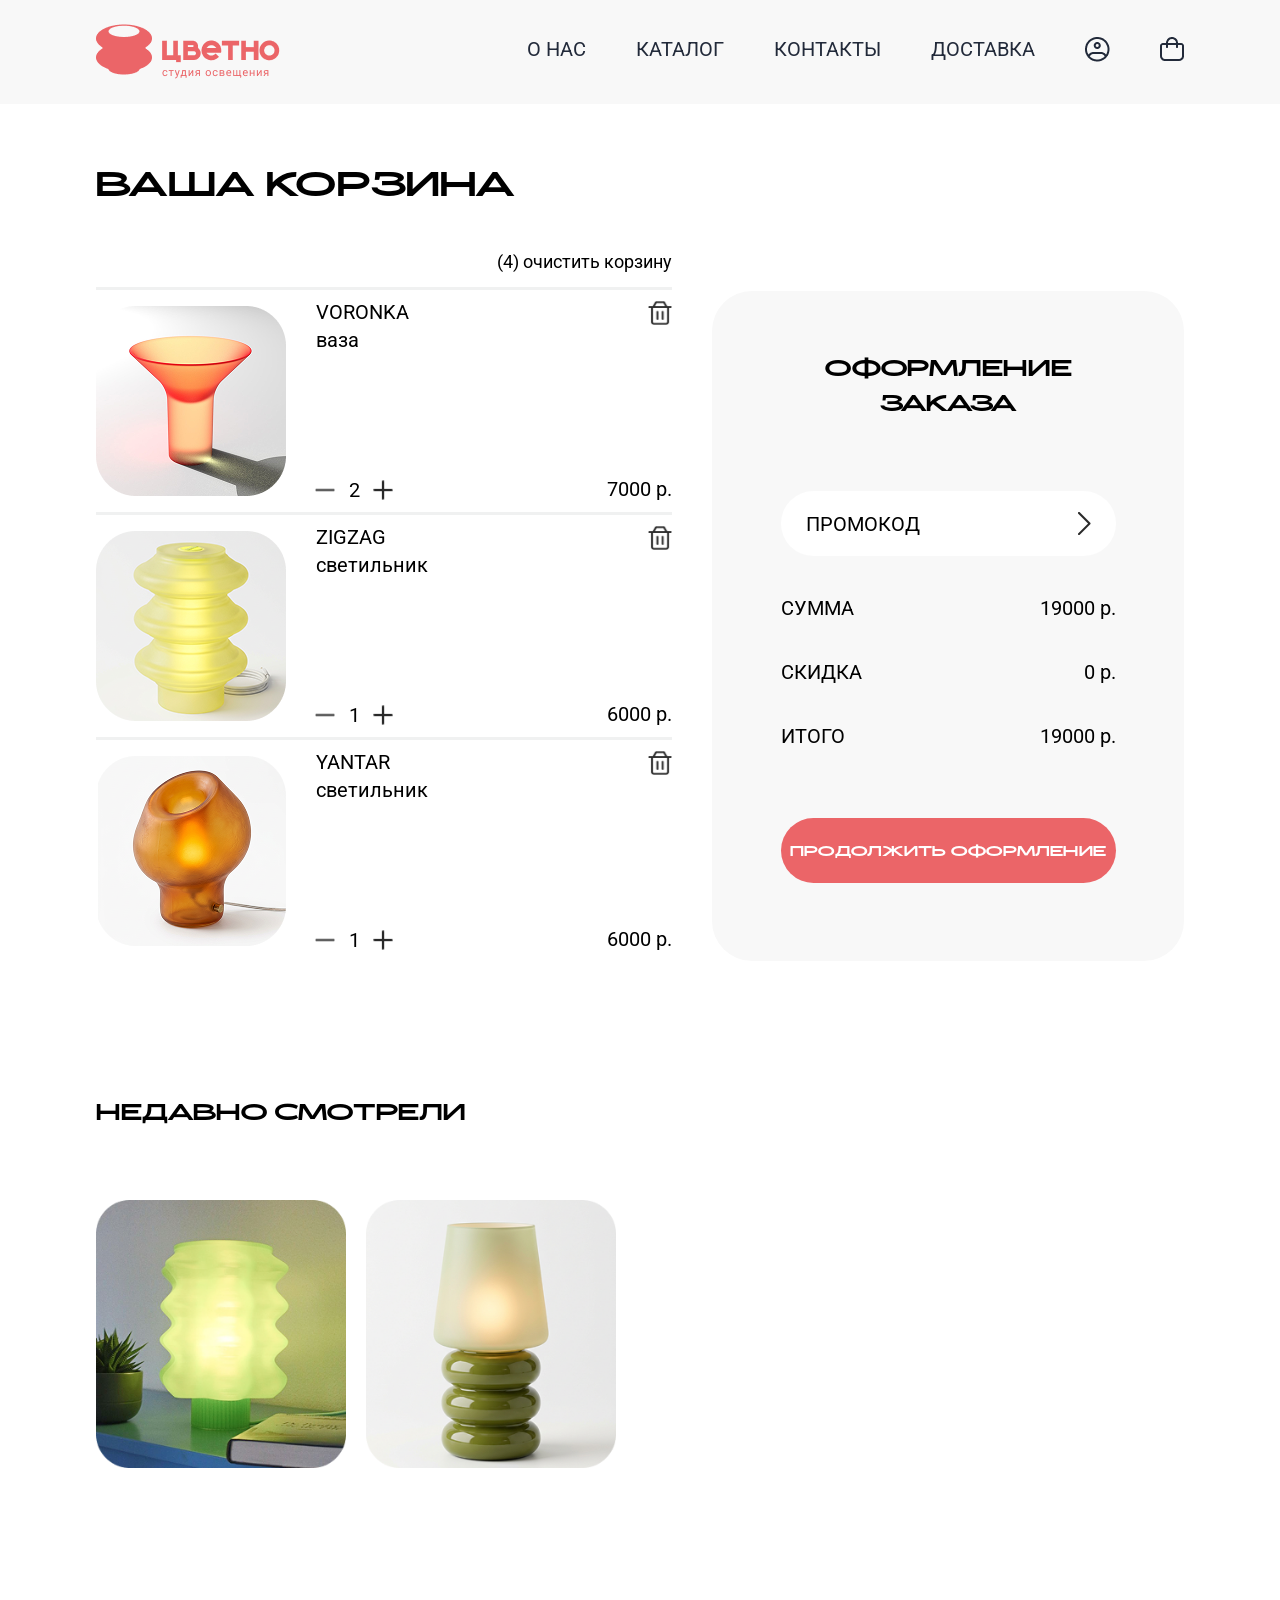
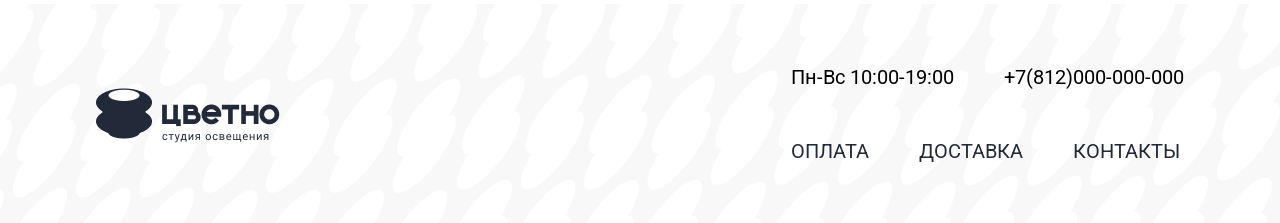
==== cart.html @ 67d38095 "Add files via upload" ====
<!doctype html>
<html lang="en">
  <head>
    <meta charset="UTF-8" />
    <meta name="viewport" content="width=device-width, initial-scale=1.0" />
    <link rel="preconnect" href="https://fonts.googleapis.com" />
    <link rel="preconnect" href="https://fonts.gstatic.com" crossorigin />
    <link
      href="https://fonts.googleapis.com/css2?family=Roboto:ital,wght@0,100..900;1,100..900&display=swap"
      rel="stylesheet"
    />
    <link rel="stylesheet" type="text/css" href="cart-catalog.css" />
    <title>Корзина</title>
  </head>
  <body>
    <header>
      <div class="container">
        <a href="./index.html"
          ><img src="img/лого.png" class="logo" alt="логотип"
        /></a>
        <nav class="navigation">
          <ol>
            <li><a href="#">О НАС</a></li>
            <li><a href="./catalog.html">КАТАЛОГ</a></li>
            <li><a href="#">КОНТАКТЫ</a></li>
            <li><a href="#">ДОСТАВКА</a></li>
            <li>
              <a href="#">
                <img src="img/лк.png" alt="лк" />
              </a>
            </li>
            <li>
              <a href="./cart.html">
                <img src="img/корзина.png" alt="корзина" />
              </a>
            </li>
          </ol>
        </nav>
      </div>
    </header>

    <div class="container">
      <div class="cart-header">
        <h1 class="cart-title">ВАША КОРЗИНА</h1>
      </div>

      <div class="cart-main">
        <div class="cart-items-section">
          <button class="clear-cart-btn">(4) очистить корзину</button>

          <article class="cart-item">
            <img src="img/cart-img-1.png" alt="товар 1" class="cart-item-img" />
            <div class="cart-item-info">
              <div class="cart-item-name">
                <p>VORONKA</p>
                <p>ваза</p>
              </div>
              <div class="cart-item-quantity">
                <button class="quantity-minus">
                  <img src="img/minus.png" alt="минус" />
                </button>
                <p class="quantity-num">2</p>
                <button class="quantity-plus">
                  <img src="img/plus.png" alt="плюс" />
                </button>
              </div>
            </div>
            <div class="cart-item-right">
              <img src="img/trash.png" alt="удалить" class="cart-item-delete" />
              <p class="cart-item-price">7000 р.</p>
            </div>
          </article>

          <article class="cart-item">
            <img src="img/cart-img-2.png" alt="товар 2" class="cart-item-img" />
            <div class="cart-item-info">
              <div class="cart-item-name">
                <p>ZIGZAG</p>
                <p>светильник</p>
              </div>
              <div class="cart-item-quantity">
                <button class="quantity-minus">
                  <img src="img/minus.png" alt="минус" />
                </button>
                <p class="quantity-num">1</p>
                <button class="quantity-plus">
                  <img src="img/plus.png" alt="плюс" />
                </button>
              </div>
            </div>
            <div class="cart-item-right">
              <img src="img/trash.png" alt="удалить" class="cart-item-delete" />
              <p class="cart-item-price">6000 р.</p>
            </div>
          </article>

          <article class="cart-item">
            <img src="img/cart-img-3.png" alt="товар 3" class="cart-item-img" />
            <div class="cart-item-info">
              <div class="cart-item-name">
                <p>YANTAR</p>
                <p>светильник</p>
              </div>
              <div class="cart-item-quantity">
                <button class="quantity-minus">
                  <img src="img/minus.png" alt="минус" />
                </button>
                <p class="quantity-num">1</p>
                <button class="quantity-plus">
                  <img src="img/plus.png" alt="плюс" />
                </button>
              </div>
            </div>
            <div class="cart-item-right">
              <img src="img/trash.png" alt="удалить" class="cart-item-delete" />
              <p class="cart-item-price">6000 р.</p>
            </div>
          </article>
        </div>

        <div class="checkout-section">
          <h2 class="section-title order-title">ОФОРМЛЕНИЕ ЗАКАЗА</h2>
          <button class="promo-btn">
            <p>ПРОМОКОД</p>
            <img src="img/стрелка.png" alt="стрелка вправо" />
          </button>
          <div class="price-block">
            <div class="price-row">
              <p>СУММА</p>
              <p>19000 р.</p>
            </div>
            <div class="price-row">
              <p>СКИДКА</p>
              <p>0 р.</p>
            </div>
            <div class="price-row">
              <p>ИТОГО</p>
              <p>19000 р.</p>
            </div>
          </div>

          <button class="checkout-btn">ПРОДОЛЖИТЬ ОФОРМЛЕНИЕ</button>
        </div>
      </div>

      <div class="recent-section">
        <h2 class="section-title">НЕДАВНО СМОТРЕЛИ</h2>
        <div class="recent-items">
          <img src="img/недавн фото1.png" alt="товар" />
          <img src="img/недавн фото 2.png" alt="товар" />
        </div>
      </div>
    </div>

    <footer>
      <div class="container">
        <img src="img/лого2.png" class="logo" alt="логотип" />
        <div class="contacts2">
          <div class="contacts">
            <p>Пн-Вс 10:00-19:00</p>
            <p>+7(812)000-000-000</p>
          </div>
          <nav class="navigation">
            <ol>
              <li><a href="#">ОПЛАТА</a></li>
              <li><a href="#">ДОСТАВКА</a></li>
              <li><a href="#">КОНТАКТЫ</a></li>
            </ol>
          </nav>
        </div>
      </div>
    </footer>
  </body>
</html>
---- cart-catalog.css ----
@font-face {
  font-family: "Advaken";
  src: url("./fonts/AdvakenSans.otf");
  font-weight: normal;
  font-style: normal;
}

.roboto-uniquifier {
  font-family: "Roboto", sans-serif;
  font-optical-sizing: auto;
  font-weight: weight;
  font-style: normal;
  font-variation-settings: "wdth" 100;
}
.desktop {
  display: block;
}
.mobile {
  display: none;
}
.frst-section {
  margin-bottom: 54px;
}
* {
  margin: 0;
  padding: 0;
  font-family: "Roboto", sans-serif;
  font-size: 20px;
}

.container {
  width: 85%;
  margin: 0 auto;
}


a {
  text-decoration: none;
  color: #222a3a;
}
a:hover {
  color: #eb6568;
}

header {
  background-color: #f8f8f8;
  padding: 20px 0;
  margin: 0 0 54px 0;
}

header .container {
  display: flex;
  justify-content: space-between;
  flex-wrap: wrap;
  align-items: center;
}

.navigation ol {
  list-style-type: none;
  display: flex;
  gap: 50px;
  flex-wrap: wrap;
}

.filters ol {
  list-style-type: none;
  display: flex;
  flex-wrap: wrap;
  gap: 40px;
  align-items: center;
  justify-content: center;
  margin-bottom: 54px;
}

.filters ol li {
  background-color: #f0f1f1;
  height: 65px;
  border-radius: 40px;
  display: flex;
  align-items: center;
  justify-content: center;
}

.filters ol li a {
  font-family: "Advaken", sans-serif;
  letter-spacing: 7%;
}

.btn {
  font-family: "Advaken", sans-serif;
  width: 11.9vw;
  height: 4.2vw;
  font-size: 1.35vw;
  background-color: #eb6568;
  color: white;
  border: none;
  border-radius: 40px;
  position: absolute;
  left: 74.5%;
  letter-spacing: 7%;
  transition:
    background 0.2s ease,
    transform 0.2s ease;
}
.btn-buy:hover {
  background: #d94f52;
  transform: translateY(-2px);
  cursor: pointer;
}
.btn_two {
  border: none;
  background-color: white;
}

.btn_three {
  font-family: "Advaken", sans-serif;
  letter-spacing: 7%;
  height: 65px;
  padding: 0 40px;
  background-color: #f0f1f1;
  color: #222a3a;
  border: none;
  border-radius: 40px;
  transition:
    background-color 0.3s ease,
    transform 0.2s ease;
}

.btn_three:hover {
  background-color: #eb6568;
  color: white;
}

.btn_three:hover a {
  color: white;
}

.oneflex {
  display: flex;
  justify-content: space-between;
  flex-wrap: wrap;
  align-items: center;
  justify-content: center;
  /* margin-bottom: 54px; */
  position: relative;
}
.oneflex img {
  width: 100%;
}

.filters-sort-wrapper {
  display: flex;
  flex-direction: row;
  justify-content: space-between;
  margin-bottom: 40px;
}
.filters-nav,
.sort-nav {
  display: flex;
  flex-direction: row;
  align-items: center;
  justify-content: center;
  gap: 15px;
}
.filters-img-wrap,
.sort-img-wrap {
  display: flex;
  width: 24px;
  /* height: 24px; */
}

.filters-img-wrap img,
.sort-img-wrap img {
  width: 100%;
  /* height: 100%; */
}
.filters-text,
.sort-text {
  font-size: 1.04vw;
}

/* .twoflex {
  display: flex;
  justify-content: space-between;
  flex-wrap: wrap;
  align-items: center;
  margin-bottom: 54px;
  gap: 40px 0;
} */
.twoflex {
  display: grid;
  grid-template-columns: repeat(4, 1fr);
  gap: 40px;
  margin-bottom: 54px;
}
.threeflex {
  display: flex;
  justify-content: center;
}

.text {
  display: flex;
  flex-direction: column;
  align-items: center;
}

.text2 {
  display: flex;
  flex-direction: row;
  justify-content: center;
  gap: 40px;
}

.text3 {
  display: flex;
  flex-direction: column;
  justify-content: center;
  gap: 30px;
}

footer {
  padding: 20px 0;
  background-image: url("./img/footer-img.png");
  height: 179px;
  display: flex;
  margin-top: 94px;
}

footer .container {
  display: flex;
  justify-content: space-between;
  flex-wrap: wrap;
  align-items: center;
}

.contacts {
  display: flex;
  gap: 50px;
}

.contacts2 {
  display: flex;
  flex-direction: column;
  gap: 50px;
}

/*========================================================================================*/
.cart-header {
  display: flex;
  justify-content: space-between;
  align-items: center;
  margin-bottom: 40px;
}

.cart-title {
  font-family: "Advaken", sans-serif;
  font-size: 48px;
  font-weight: 100;
}

.clear-cart-btn {
  font-family: "Roboto", sans-serif;
  font-size: 18px;
  width: 255px;
  margin-bottom: 15px;
  padding: 0;
  background: none;
  border: none;
  display: block;
  margin-left: auto;
  text-align: right;
  cursor: pointer;
}

.cart-main {
  display: flex;
  gap: 40px;
  justify-content: space-between;
  margin-bottom: 94px;
}

.cart-items-section {
  width: 55%;
  display: flex;
  flex-direction: column;
  gap: 0;
}

.cart-item {
  width: 100%;
  height: 225px;
  background-color: white;
  border-top: 3px solid #f0f1f1;
  display: flex;
  align-items: center;
  gap: 30px;
  box-sizing: border-box;
}

.cart-item-img {
  width: 190px;
  height: 190px;
  border-radius: 20px;
  object-fit: cover;
}

.cart-item-info {
  flex: 1;
  display: flex;
  flex-direction: column;
  height: 100%;
}

.cart-item-name {
  padding-top: 10px;
}

.cart-item-name p {
  font-size: 20px;
  margin-bottom: 4px;
}

.cart-item-quantity {
  display: flex;
  align-items: center;
  margin-top: auto;
  padding-bottom: 10px;
}

.quantity-minus,
.quantity-plus {
  display: flex;
  align-items: center;
  justify-content: center;
  width: 18px;
  height: 18px;
  padding: 0;
  background-color: white;
  border: none;
  cursor: pointer;
  transition: background-color 0.3s ease;
}

.quantity-minus img,
.quantity-plus img {
  width: 20px;
  height: 20px;
  display: block;
}

.quantity-num {
  font-size: 20px;
  min-width: 40px;
  text-align: center;
}

.cart-item-right {
  display: flex;
  flex-direction: column;
  align-items: flex-end;
  justify-content: space-between;
  height: 90%;
}

.cart-item-delete {
  width: 24px;
  height: 24px;
  cursor: pointer;
}

.cart-item-price {
  font-size: 20px;
}

.checkout-section {
  width: 45%;
  height: 550px;
  background-color: #f8f8f8;
  border-radius: 40px;
  display: flex;
  flex-direction: column;
  align-items: center;
  padding: 60px 0;
  margin: 40px 0;
}

.promo-btn {
  width: 71%;
  height: 65px;
  background-color: white;
  border: none;
  border-radius: 40px;
  font-size: 20px;
  display: flex;
  justify-content: space-between;
  align-items: center;
  padding: 0 25px;
}

.price-block {
  width: 71%;
  padding: 0 20px;
  margin: 40px 0 70px 0;
  display: flex;
  flex-direction: column;
  justify-content: space-between;
  gap: 40px;
}

.price-row {
  display: flex;
  justify-content: space-between;
  font-size: 20px;
}

.checkout-btn {
  font-family: "Advaken", sans-serif;
  font-weight: 400;
  width: 71%;
  letter-spacing: 7%;
  height: 65px;
  background-color: #eb6568;
  color: white;
  border: none;
  border-radius: 40px;
  font-size: 20px;
  cursor: pointer;
}

.recent-section {
  width: 100%;
  height: 415px;
  margin-bottom: 94px;
}

.section-title {
  font-family: "Advaken", sans-serif;
  font-weight: 400;
  font-size: 32px;
  margin-bottom: 70px;
  letter-spacing: 7%;
}

.order-title {
  width: 280px;
  text-align: center;
}

.recent-items {
  display: flex;
  gap: 20px;
}

.recent-items img {
  width: 23%;
  height: 23%;
}

.product-image-wrapper {
  position: relative;
  display: inline-block;
}
.product-image-wrapper {
  display: block;
  width: 100%;
}

.product-image-wrapper img {
  width: 100%;
  display: block;
}
.twoflex article {
  width: 100%;
}

.text3 {
  width: 100%;
}

.text3 > img {
  width: 100%;
  display: block;
}
.hit-badge {
  position: absolute;
  top: -12px;
  left: 20px;
  width: 93px;
  height: 37px;
  background-color: #eb6568;
  font-family: "Advaken", sans-serif;
  font-size: 20px;
  letter-spacing: 7%;
  color: white;
  display: flex;
  align-items: center;
  justify-content: center;
  border-radius: 40px;
}

/*  АДАПТИВНОСТЬ */
@media (max-width: 1024px) {
  .container .logo {
    width: 20vw;
  }
  header .container {
    gap: 15px;
  }

  .navigation ol {
    gap: 35px;
    justify-content: center;
    margin-top: 1vw;
  }

  .navigation ol li a {
    font-size: 18px;
  }

  .filters-text,
  .sort-text {
    font-size: 3vw;
  }
  .filters-img-wrap,
  .sort-img-wrap {
    width: 4vw;
  }
}

@media (max-width: 870px) {
  header .container {
    gap: 12px;
    justify-content: center;
  }
}
@media (max-width: 768px) {
  header {
    padding: 15px 0;
    margin-bottom: 35px;
  }

  .navigation ol {
    gap: 25px;
  }

  .navigation ol li a {
    font-size: 16px;
  }

  .navigation ol li:last-child,
  .navigation ol li:nth-last-child(2) {
    margin-left: 5px;
  }
}

@media (max-width: 576px) {
  header {
    padding: 12px 0;
    margin-bottom: 25px;
  }

  .navigation ol {
    gap: 20px;
    justify-content: center;
  }

  .navigation ol li a {
    font-size: 2.9vw;
  }
  .navigation ol li a img {
    width: 4.2vw;
    height: 4.2vw;
  }
  .container .logo {
    width: 30vw;
  }
  .filters-nav,
  .sort-nav {
    gap: 2vw;
  }
  .filters-sort-wrapper {
    margin-bottom: 5vw;
  }
}

/* АДАПТИВНОСТЬ ФУТЕРА */
@media (max-width: 1024px) {
  footer {
    height: auto;
    min-height: 179px;
    margin-top: 5vw;
  }

  footer .container {
    gap: 30px;
    text-align: center;
  }

  .contacts2 {
    align-items: center;
    gap: 25px;
  }

  .contacts {
    gap: 40px;
  }
}

@media (max-width: 768px) {
  footer {
    margin-top: 50px;
    padding: 25px 0;
  }

  footer .container {
    justify-content: center;
    flex-direction: column;
  }

  .contacts2 {
    gap: 20px;
  }

  .contacts {
    gap: 30px;
    flex-wrap: wrap;
    justify-content: center;
  }

  .contacts p {
    font-size: 16px;
  }

  .navigation ol {
    gap: 30px;
    justify-content: center;
  }
}
@media (max-width: 576px) {
  footer {
    margin-top: 12vw;
    padding: 20px 0;
  }

  footer .container {
    gap: 20px;
  }

  .contacts2 {
    gap: 18px;
  }

  .contacts {
    gap: 20px;

    flex-direction: column;
    align-items: center;
  }

  .contacts p {
    font-size: 13px;
  }

  .navigation ol {
    gap: 4.3vw;
  }
}

@media (max-width: 480px) {
  footer {
    margin-top: 12vw;
    padding: 18px 0;
  }

  .contacts {
    gap: 15px;
    flex-direction: column;
    align-items: center;
  }
}

/*АДАПТИВНОСТЬ КОРЗИНЫ*/

@media (max-width: 1024px) {
  .cart-main {
    flex-direction: column;
    gap: 30px;
    margin-bottom: 60px;
  }
  .cart-item-img {
    width: auto;
  }
  .cart-items-section {
    width: 100%;
    order: 2;
  }

  .checkout-section {
    width: 100%;
    margin-top: 0;
    order: 1;
  }

  .cart-title {
    font-size: 40px;
  }
  .section-title {
    margin-bottom: 3vw;
  }
  .recent-items img {
    width: 30%;
  }

  .recent-section {
    height: auto;
    margin-bottom: 0;
  }
}

@media (max-width: 768px) {
  .cart-header {
    margin-bottom: 30px;
  }

  .cart-title {
    font-size: 32px;
  }

  .clear-cart-btn {
    font-size: 14px;
    width: auto;
  }

  .cart-item {
    min-height: 160px;
    gap: 20px;
    padding: 20px 0;
  }

  .cart-item-name p {
    font-size: 16px;
  }

  .quantity-num {
    font-size: 16px;
    min-width: 35px;
  }

  .cart-item-price {
    font-size: 16px;
  }

  .cart-item-delete {
    width: 20px;
    height: 20px;
  }

  .checkout-section {
    height: auto;
    min-height: auto;
  }

  .section-title {
    font-size: 26px;
    margin-bottom: 40px;
  }

  .order-title {
    width: auto;
  }

  .promo-btn {
    width: 90%;
    height: 55px;
    font-size: 16px;
    padding: 0 20px;
  }

  .promo-btn img {
    width: 20px;
  }

  .price-block {
    width: 90%;
    margin: 30px 0 40px 0;
    gap: 25px;
  }

  .checkout-btn {
    width: 90%;
    height: 55px;
    font-size: 16px;
  }

  .recent-section {
    height: auto;
    margin-bottom: 50px;
  }

  .recent-section .section-title {
    font-size: 24px;
    margin-bottom: 30px;
  }

  .recent-items {
    gap: 15px;
  }

  .recent-items img {
    width: 35%;
  }
}

@media (max-width: 480px) {
  .cart-item-img {
    height: 100%;
  }
  .cart-main {
    align-items: center;
  }

  .cart-item {
    gap: 12px;
    padding: 12px 0;
    height: 40vw;
  }

  .quantity-num {
    font-size: 13px;
    min-width: 25px;
  }

  .quantity-minus img,
  .quantity-plus img {
    width: 12px;
    height: 12px;
  }

  .cart-item-price {
    font-size: 13px;
  }

  .cart-item-delete {
    width: 16px;
    height: 16px;
  }

  .section-title {
    font-size: 20px;
  }

  .promo-btn {
    height: 45px;
  }
  .promo-btn p {
    font-size: 18px;
  }
  .price-row p {
    font-size: 18px;
  }

  .checkout-btn {
    height: 45px;
    font-size: 13px;
  }

  .recent-items {
    gap: 10px;
  }

  .recent-section .section-title {
    font-size: 18px;
  }
}

@media (max-width: 1024px) {
  .desktop {
    display: none;
  }
  .mobile {
    display: block;
  }
  .twoflex {
    display: flex;
    justify-content: space-between;
    flex-wrap: wrap;
    align-items: center;
  }
  .twoflex article {
    width: auto;
  }
  .filters {
    overflow-x: auto;
    height: 100%;
  }
  .filters ol {
    flex-wrap: nowrap;
    align-items: start;
    justify-content: start;
    margin-bottom: 54px;
  }
  .filters::-webkit-scrollbar {
    display: none;
  }
  .oneflex {
    overflow: hidden;
  }
  .oneflex img {
    width: 100%;
    width: 150vw;
    margin-left: 16vw;
  }
  .btn-buy.mobile {
    left: 40%;
  }
  .frst-section {
    margin-bottom: 4vw;
    position: relative;
    display: flex;
    flex-direction: column;
  }
  .btn.mobile {
    position: relative;
    margin: 10px auto 0;
    display: block;
    width: 30vw;
    height: 8vw;
    left: auto;
    right: auto;
    top: auto;
    font-size: 3vw;
  }
  .text3 {
    display: flex;
    flex-direction: column;
    justify-content: center;
    gap: 30px;
    width: 37vw;
  }
  .product-image-wrapper img {
    width: 100%;
    display: block;
  }
  .hit-badge {
    width: 15vw;
    height: 5.5vw;

    font-size: 3vw;
  }
}

@media (max-width: 576px) {
  .text2 {
    gap: 4vw;
  }
  .text3 {
    width: 36vw;
  }
  .text p {
    font-size: 3.5vw;
  }
  .btn_two {
    width: 5vw;
  }
  .btn_two img {
    width: 100%;
  }
  .hit-badge {
    top: -6px;
  }
}

@media (max-width: 850px) {
  .oneflex img {
    width: 100%;
    width: 150vw;
    margin-left: 36vw;
  }
}

@media (max-width: 1024px) {
  .btn-href {
    font-size: 1em;
  }
  .btn-build {
    height: 10vw !important;
    font-size: 3vw !important;
    border-radius: 50px !important;
  }
  .product-text {
    font-size: 3vw;
  }
}

@media (max-width: 576px) {
  .filters ol {
    gap: 4.5vw;
  }
  .filters ol {
    margin-bottom: 4.6vw;
  }
  .twoflex {
    margin-bottom: 4.6vw;
  }
  .checkout-section {
    padding: 40px 0;
    margin: 0;
  }

  .promo-btn img {
    width: 3vw;
  }
  .promo-btn p {
    font-size: 4vw;
  }
  .price-row p {
    font-size: 4vw;
  }
}
@media (min-width: 852px) and (max-width: 990px) {
  .oneflex img {
    margin-left: 30vw;
  }
}

@media (min-width: 1025px) and (max-width: 1300px) {
  .filters-text,
  .sort-text {
    font-size: 1.3vw;
  }
}
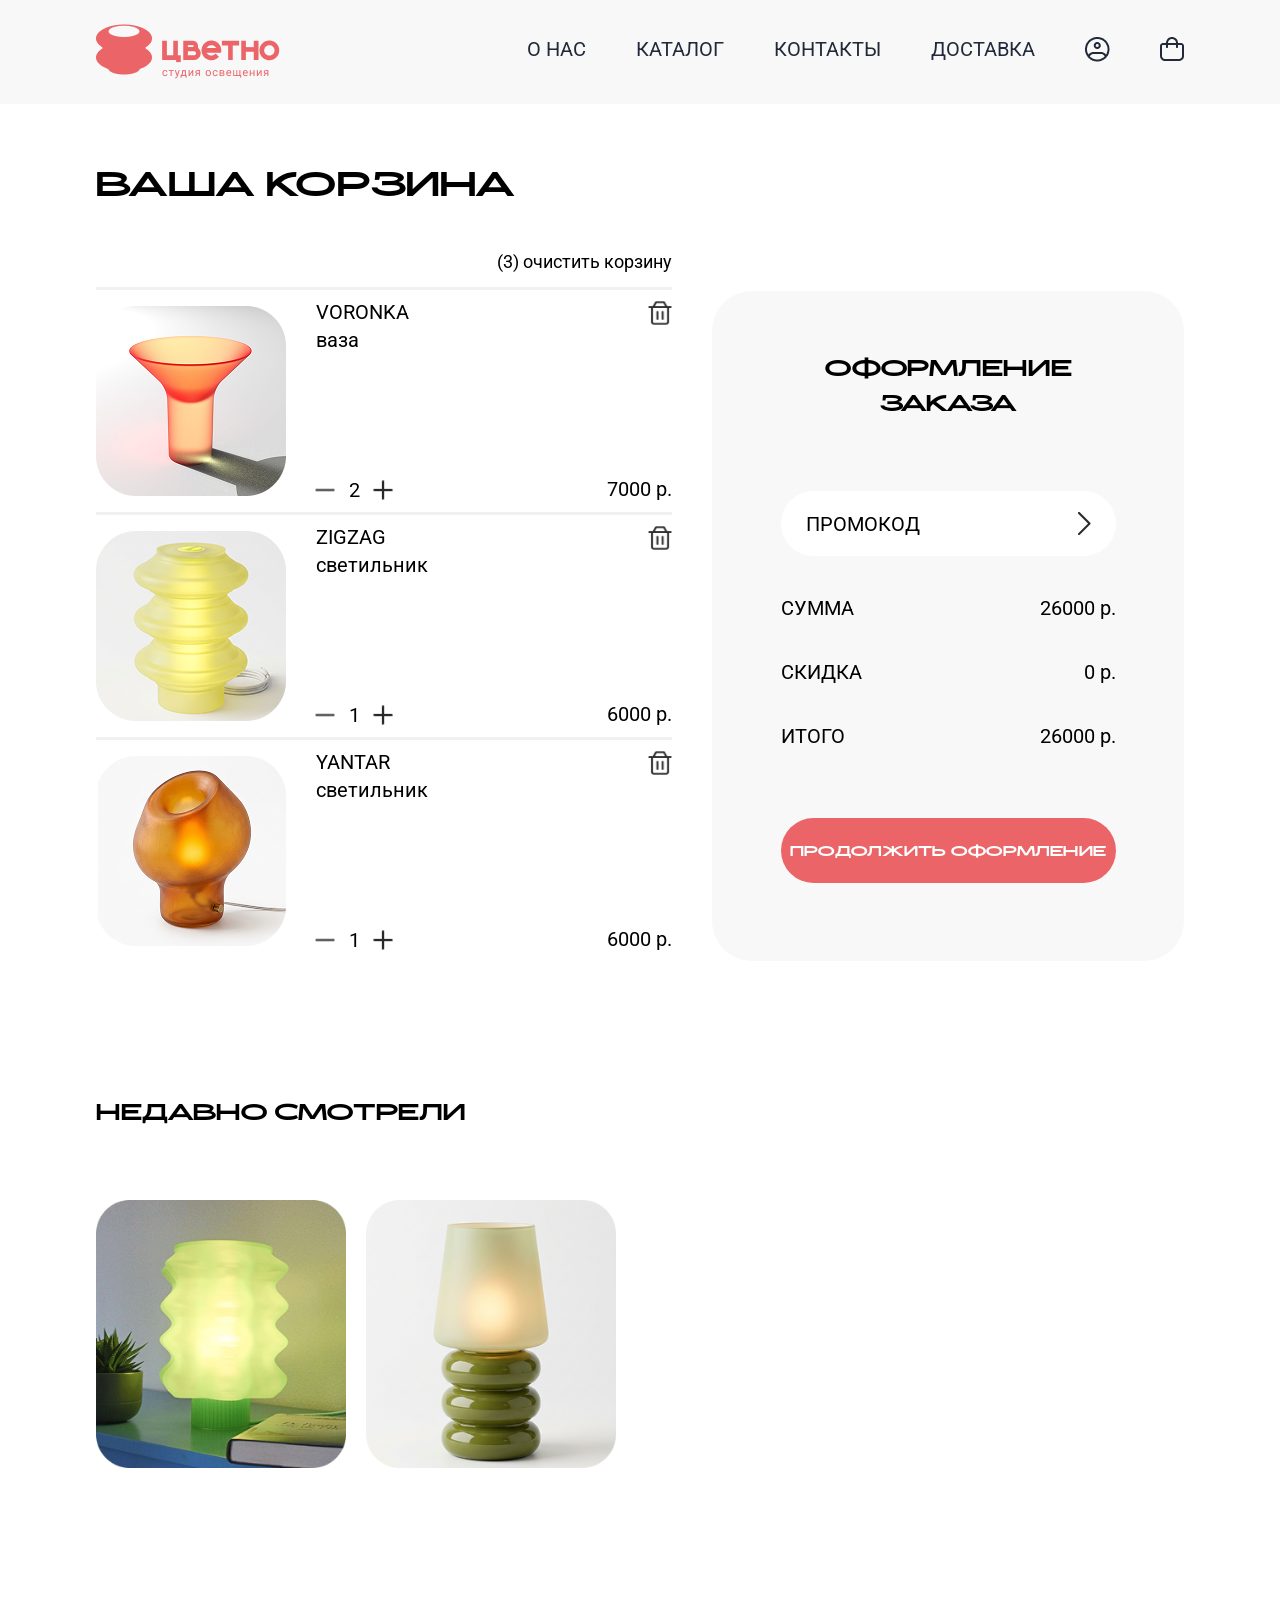
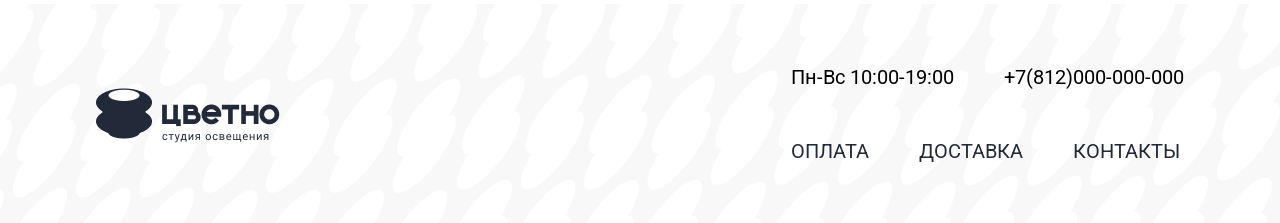
==== commit fe737cef: "Add files via upload" ====
--- a/cart.html
+++ b/cart.html
@@ -24,16 +24,16 @@
             <li><a href="./catalog.html">КАТАЛОГ</a></li>
             <li><a href="#">КОНТАКТЫ</a></li>
             <li><a href="#">ДОСТАВКА</a></li>
-            <li>
+            <!-- <li> -->
               <a href="#">
                 <img src="img/лк.png" alt="лк" />
               </a>
-            </li>
-            <li>
+            <!-- </li> -->
+            <!-- <li> -->
               <a href="./cart.html">
                 <img src="img/корзина.png" alt="корзина" />
               </a>
-            </li>
+            <!-- </li> -->
           </ol>
         </nav>
       </div>
@@ -171,4 +171,5 @@
       </div>
     </footer>
   </body>
+  <script src="cart.js"></script>
 </html>
--- a/cart-catalog.css
+++ b/cart-catalog.css
@@ -1029,3 +1029,9 @@
     font-size: 1.3vw;
   }
 }
+
+@media (max-width: 480px) {
+  ol a img {
+    height: 5.8vw;
+  }
+}
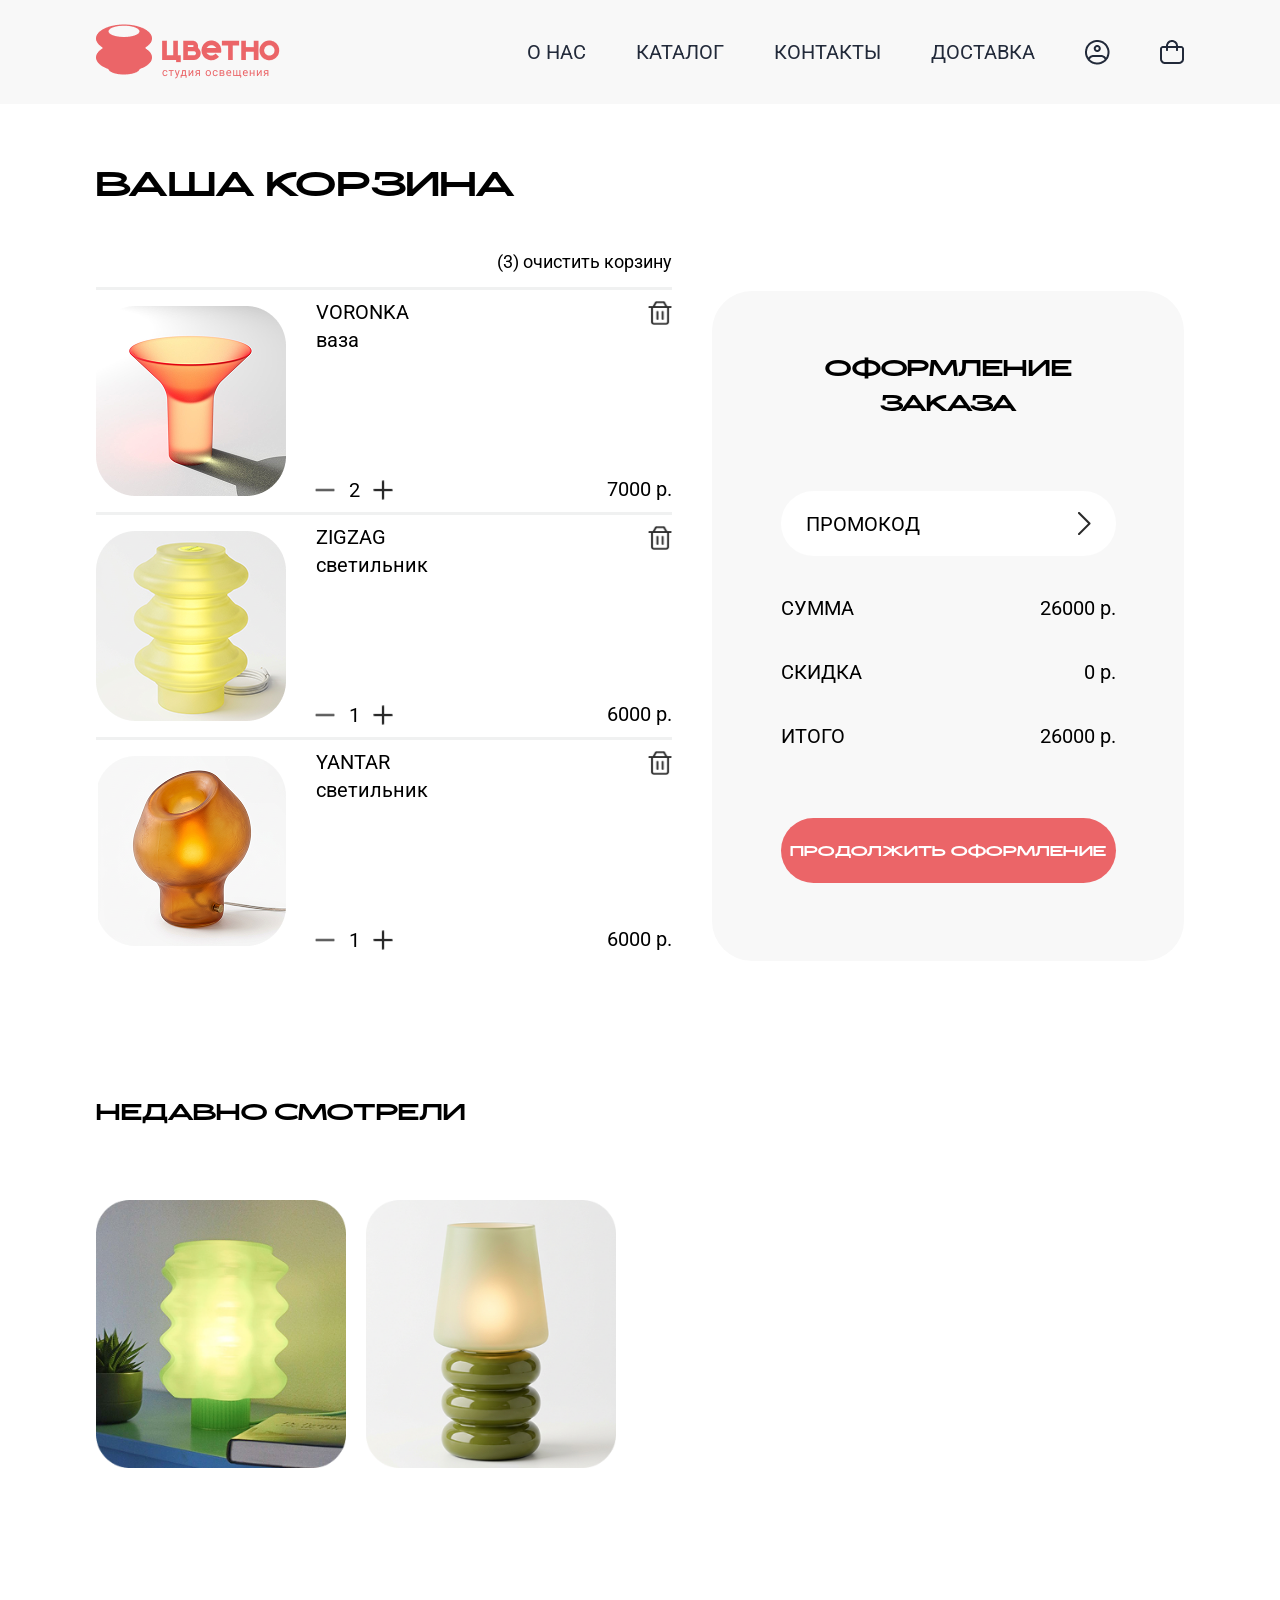
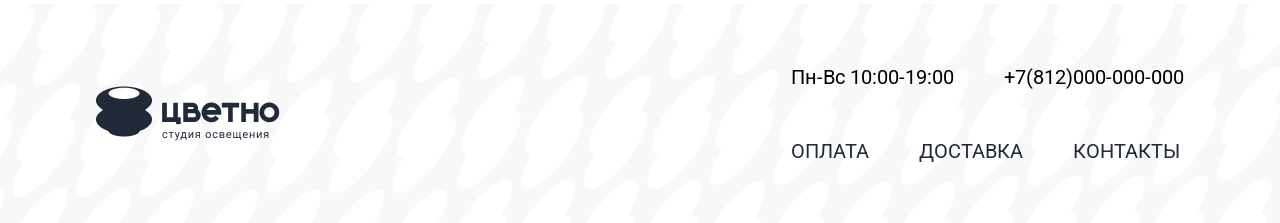
==== commit b48bd9ee: "Правки адаптива шапки и шрифтов в деталке" ====
--- a/cart.html
+++ b/cart.html
@@ -25,12 +25,12 @@
             <li><a href="#">КОНТАКТЫ</a></li>
             <li><a href="#">ДОСТАВКА</a></li>
             <!-- <li> -->
-              <a href="#">
+              <a class='header-icon' href="#">
                 <img src="img/лк.png" alt="лк" />
               </a>
             <!-- </li> -->
             <!-- <li> -->
-              <a href="./cart.html">
+              <a class='header-icon' href="./cart.html">
                 <img src="img/корзина.png" alt="корзина" />
               </a>
             <!-- </li> -->
@@ -154,7 +154,9 @@
 
     <footer>
       <div class="container">
-        <img src="img/лого2.png" class="logo" alt="логотип" />
+        <a href="./index.html"
+          ><img src="img/лого2.png" class="logo" alt="логотип"
+        /></a>
         <div class="contacts2">
           <div class="contacts">
             <p>Пн-Вс 10:00-19:00</p>
--- a/cart-catalog.css
+++ b/cart-catalog.css
@@ -256,6 +256,7 @@
   font-family: "Advaken", sans-serif;
   font-size: 48px;
   font-weight: 100;
+  letter-spacing: 7%;
 }
 
 .clear-cart-btn {
@@ -1032,6 +1033,13 @@
 
 @media (max-width: 480px) {
   ol a img {
-    height: 5.8vw;
-  }
+    height: 4.5vw;
+  }
+}
+
+.header-icon {
+  display: flex;
+  align-items: center;
+  justify-content: center;
+  text-align: center;
 }
